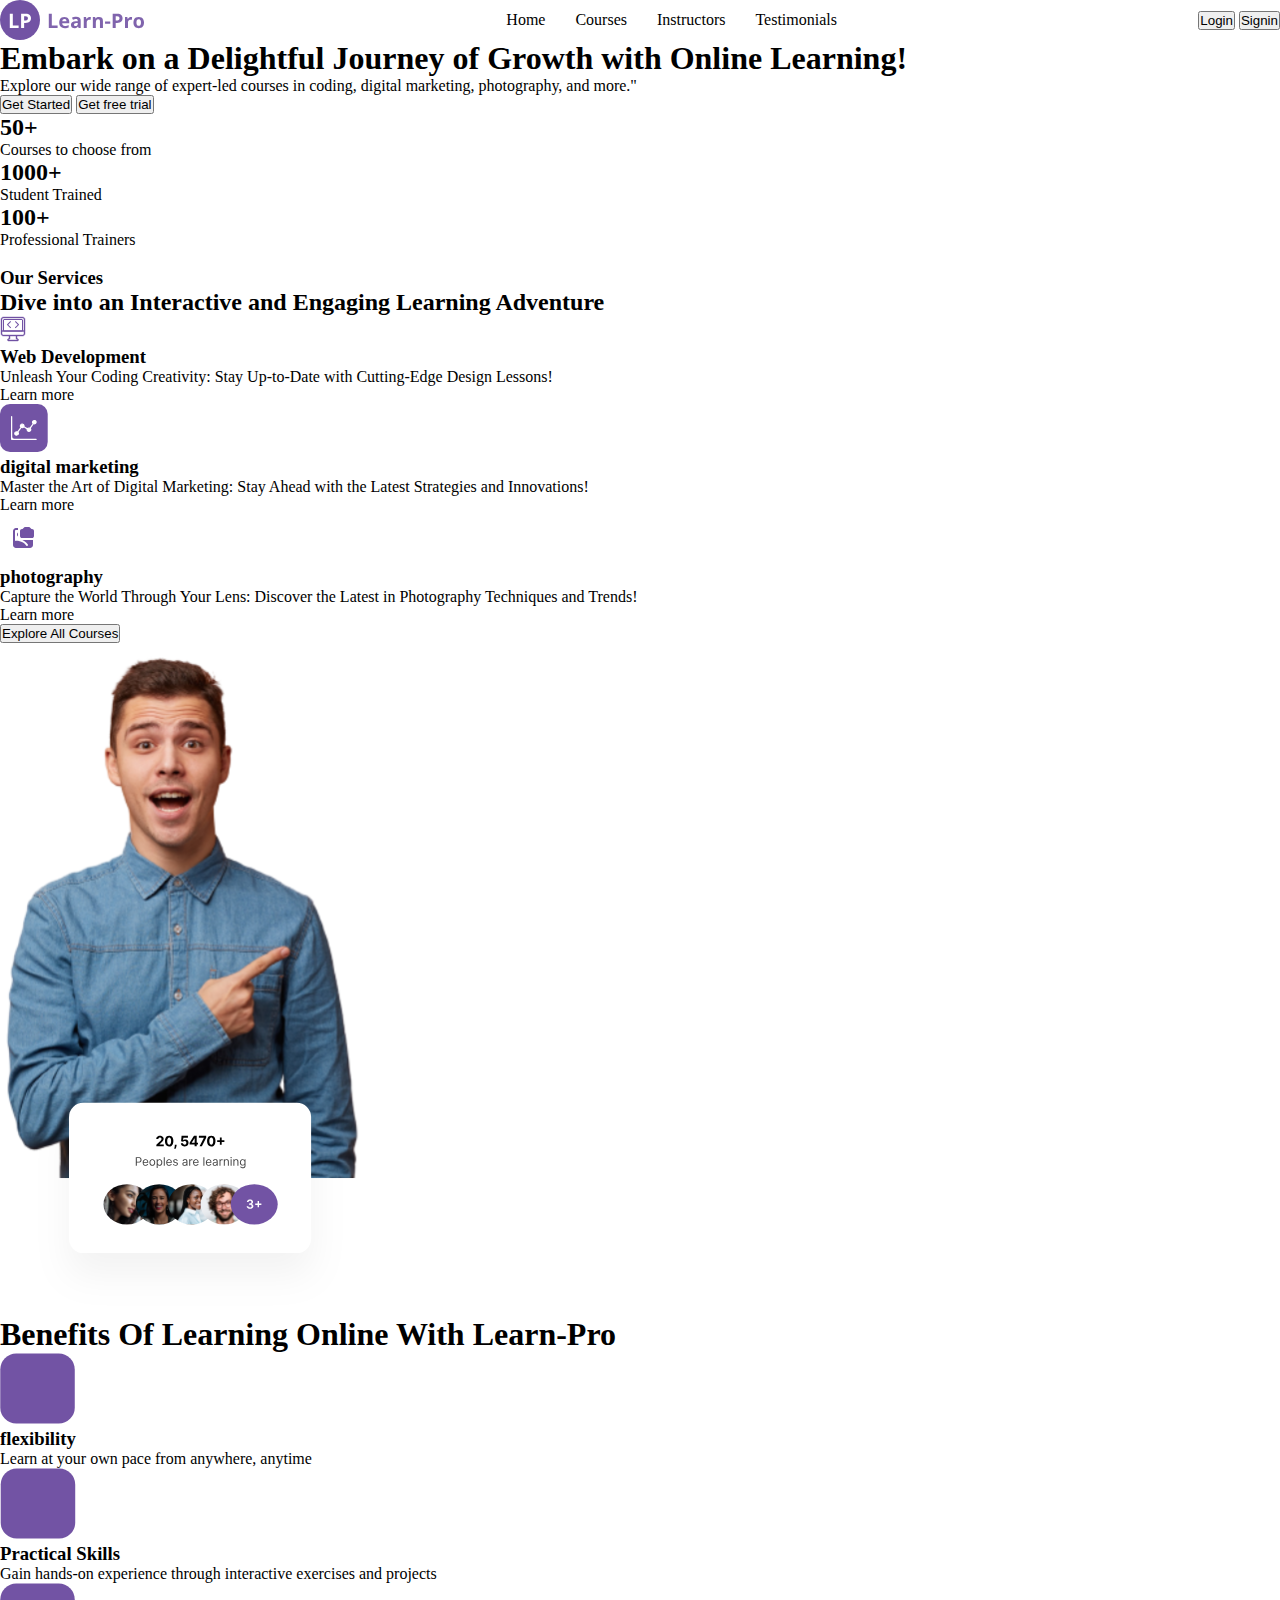
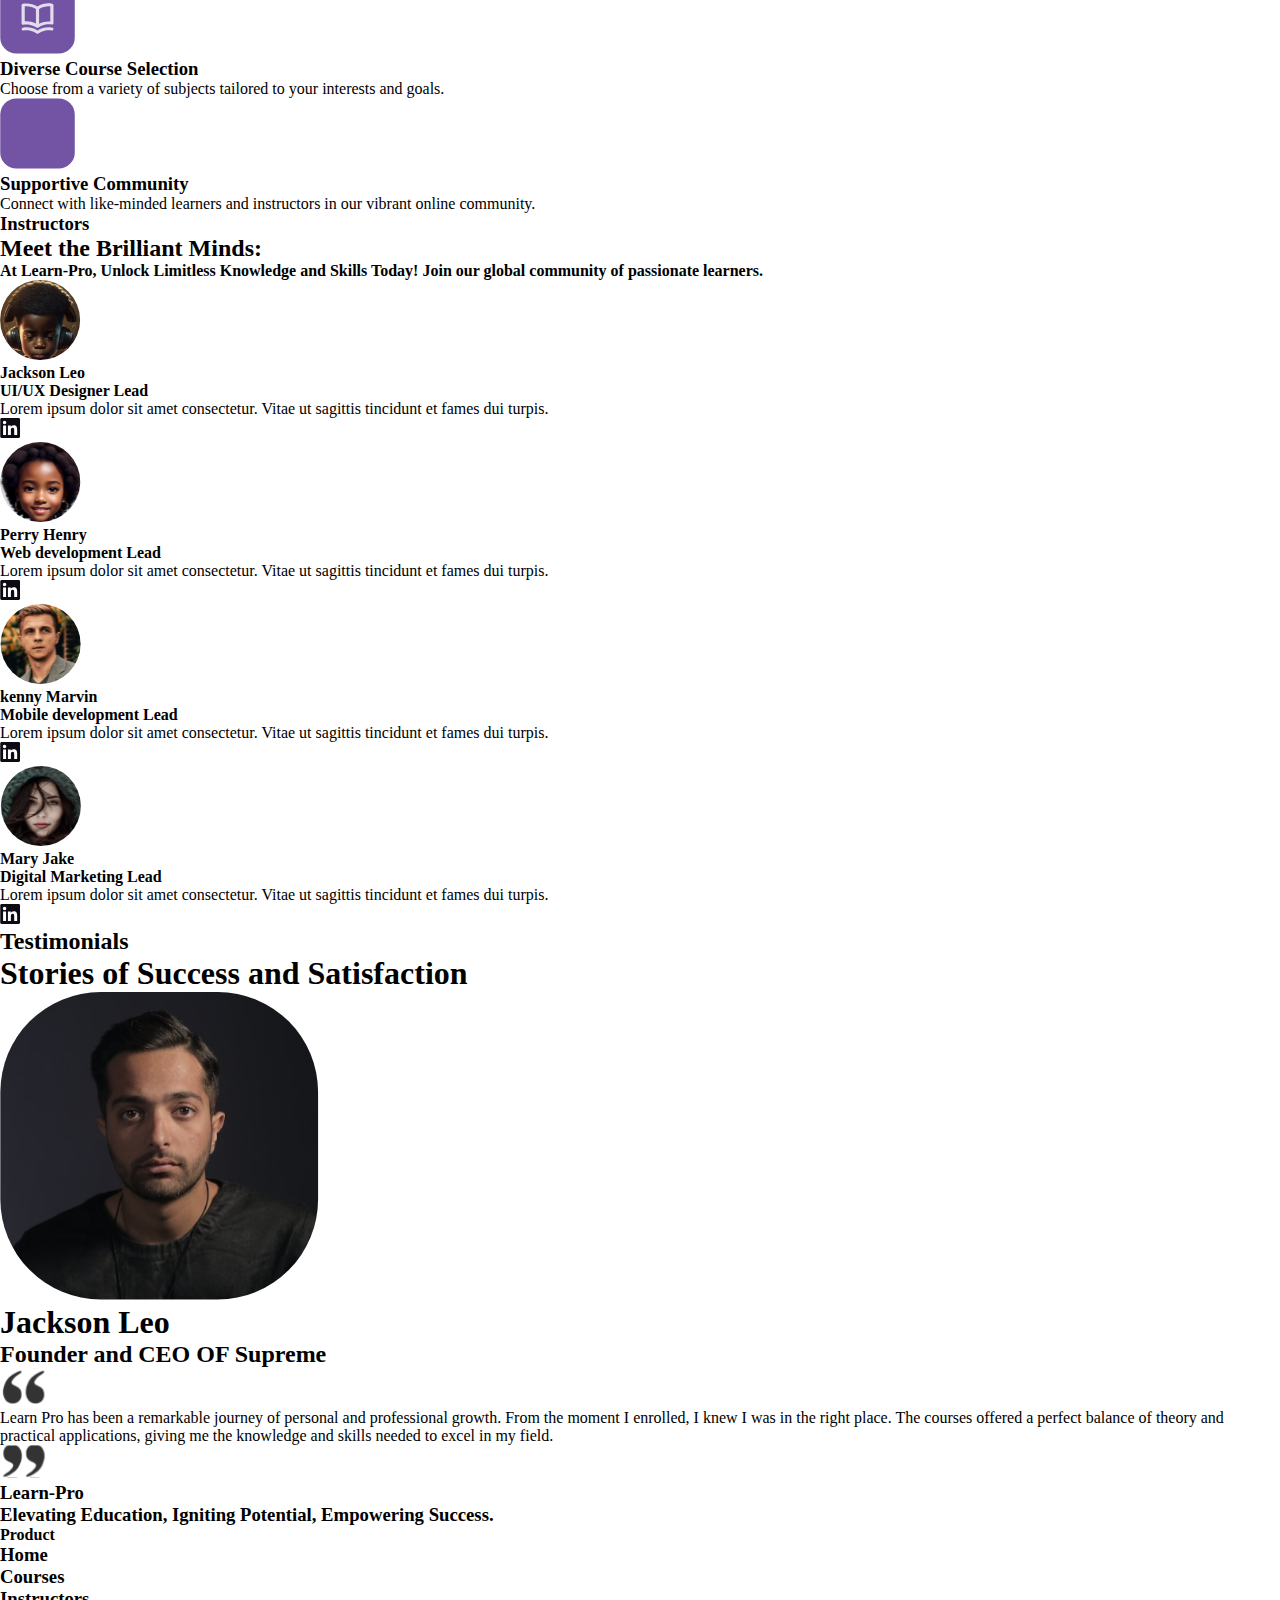
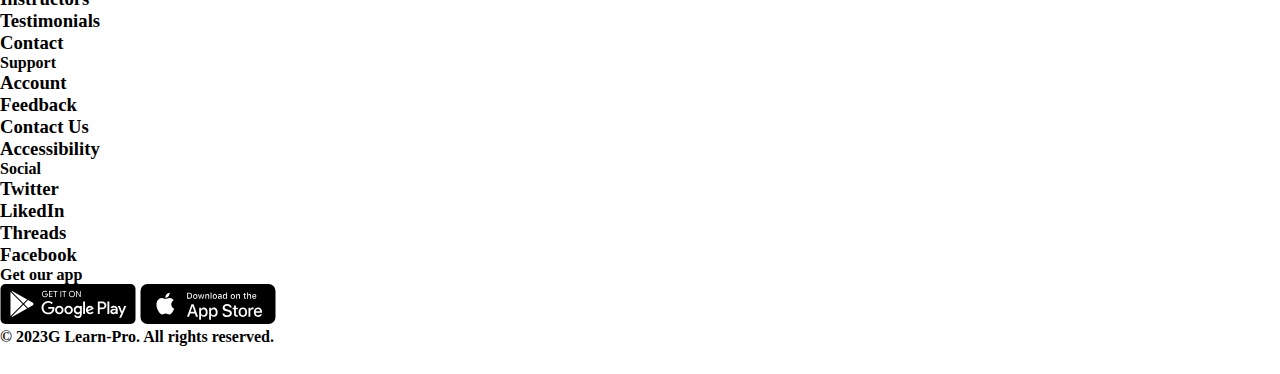
==== index.html @ 757b305a "first commit" ====
<!DOCTYPE html>
<html lang="en">
  <head>
    <meta charset="UTF-8" />
    <meta name="viewport" content="width=device-width, initial-scale=1.0" />
    <title>Document</title>
    <link rel="stylesheet" href="style.css">
  </head>
  <body>
    <div class="container">
      <!-- <nav section> -->
      <nav>
        <img src="./images/logo.svg" alt="" />
        <ul>
          <li>Home</li>
          <li>Courses</li>
          <li>Instructors</li>
          <li>Testimonials</li>
        </ul>
        <div class="button">

            <button>Login</button>
            <button>Signin</button>
        </div>
      </nav>
      <!-- <first section> -->

      <div class="first">
        <div class="left">
            <h1>Embark on a Delightful Journey of Growth with Online Learning!</h1>
            <p>
              Explore our wide range of expert-led courses in coding, digital
              marketing, photography, and more."
            </p>
            <button>Get Started</button>
            <button>Get free trial</button>
            <div class="numbers">
              <div class="fifty">
                <h2>50+</h2>
                <p>Courses to choose from</p>
              </div>
              <div class="thousand">
                <h2>1000+</h2>
                <p>Student Trained</p>
              </div>
              <div class="hundred">
                <h2>100+</h2>
                <p>Professional Trainers</p>
              </div>
            </div> 
            <!-- <end of left> -->
        </div>
        <div class="right">
            <div class="circle"></div>
          <img src="./images/happy-young-woman-holding-laptop-gray-wall-transformed 2.svg" alt="" />
        </div>
      </div>

   

    <!-- <second section> -->
    <div class="second">
      <div class="text">
        <h3>Our Services</h3>
        <h2>Dive into an Interactive and Engaging Learning Adventure</h2>
      </div>
      <div class="flex">
        <div class="box-1">
          <div class="icon">
            <img src="./images/Iconweb.svg" alt="" />
            <h3>Web Development</h3>
          </div>
          <div class="box">
            <p>
              Unleash Your Coding Creativity: Stay Up-to-Date with Cutting-Edge
              Design Lessons!
            </p>
            <p>Learn more</p>
          </div>
        </div>
        <div class="box-2">
          <div class="icon2">
            <img src="./images/icondigital.svg" alt="" />
            <h3>digital marketing</h3>
          </div>
          <div class="box2">
            <p>
              Master the Art of Digital Marketing: Stay Ahead with the Latest
              Strategies and Innovations!
            </p>
            <p>Learn more</p>
          </div>
        </div>
        <div class="box-3">
          <div class="icon3">
            <img src="./images/iconphotography.svg" alt="" />
            <h3>photography</h3>
          </div>
          <div class="box3">
            <p>
              Capture the World Through Your Lens: Discover the Latest in
              Photography Techniques and Trends!
            </p>
            <p>Learn more</p>
          </div>
        </div>
      
      <button>Explore All Courses</button>
      <!-- <end></end> -->
    </div>

    <!-- <Third section> -->

    <div class="third">
      <div class="third-right">
        <img src="./images/second picture.svg" alt="" />
      </div>
      <div class="third-left">
        <div class="benefit">
          <h1>Benefits Of Learning Online With Learn-Pro</h1>
        </div>

        <!-- <flexibility & practical> -->

        <div class="boxes1">
          <div class="flexibilty">
            <img src="./images/flexibility.svg" alt="" />
            <h3>flexibility</h3>
            <p>Learn at your own pace from anywhere, anytime</p>
          </div>
          <div class="practical">
            <img src="./images/practicability.svg" alt="" />
            <h3>Practical Skills</h3>
            <p>
              Gain hands-on experience through interactive exercises and
              projects
            </p>
          </div>
        </div>

        <!-- <Diverse & Supportive> -->
        <div class="boxes2">
          <div class="diverse">
            <img src="./images/diverse.svg" alt="" />
            <h3>Diverse Course Selection</h3>
            <p>
              Choose from a variety of subjects tailored to your interests and
              goals.
            </p>
          </div>
          <div class="supportive">
            <img src="./images/supportive.svg" alt="" />
            <h3>Supportive Community</h3>
            <p>
              Connect with like-minded learners and instructors in our vibrant
              online community.
            </p>
          </div>
        </div>
      </div>

      <!-- <Fourth section> -->
      <div class="fourth">
        <h3>Instructors</h3>
        <h2>Meet the Brilliant Minds:</h2>
        <h4>
          At Learn-Pro, Unlock Limitless Knowledge and Skills Today! Join our
          global community of passionate learners.
        </h4>
        <div class="flex-4th">
          <div class="flex-41th">
            <img src="./images/Avatar-1.svg" alt="" />
            <h4>Jackson Leo</h4>
            <h4>UI/UX Designer Lead</h4>
            <p>
              Lorem ipsum dolor sit amet consectetur. Vitae ut sagittis
              tincidunt et fames dui turpis.
            </p>
            <img src="./images/linkedin.svg" alt="" />
          </div>
          <div class="flex-41th">
            <img src="./images/Avatar-2.svg" alt="" />
            <h4>Perry Henry</h4>
            <h4>Web development Lead</h4>
            <p>
              Lorem ipsum dolor sit amet consectetur. Vitae ut sagittis
              tincidunt et fames dui turpis.
            </p>
            <img src="./images/linkedin.svg" alt="" />
          </div>
          <div class="flex-41th">
            <img src="./images/Avatar-3.svg" alt="" />
            <h4>kenny Marvin</h4>
            <h4>Mobile development Lead</h4>
            <p>
              Lorem ipsum dolor sit amet consectetur. Vitae ut sagittis
              tincidunt et fames dui turpis.
            </p>
            <img src="./images/linkedin.svg" alt="" />
          </div>
          <div class="flex-41th">
            <img src="./images/Avatar-4.svg" alt="" />
            <h4>Mary Jake</h4>
            <h4>Digital Marketing Lead</h4>
            <p>
              Lorem ipsum dolor sit amet consectetur. Vitae ut sagittis
              tincidunt et fames dui turpis.
            </p>
            <img src="./images/linkedin.svg" alt="" />
          </div>
        </div>
      </div>
      <!-- <the fifth> -->
      <div class="fifth">
        <div class="up">
          <h2>Testimonials</h2>
          <h1>Stories of Success and Satisfaction</h1>
        </div>
        <div class="down">
          <div class="down-image">
            <img src="./images/Last man picture.svg" alt="" />
            <h1>Jackson Leo</h1>
            <h2>Founder and CEO OF Supreme</h2>
          </div>
          <div class="down-text">
            <img src="./images/first comma.svg" alt="" />
            <p>
              Learn Pro has been a remarkable journey of personal and
              professional growth. From the moment I enrolled, I knew I was in
              the right place. The courses offered a perfect balance of theory
              and practical applications, giving me the knowledge and skills
              needed to excel in my field.
            </p>
            <img src="./images/pngwing 2.svg" alt="" />
          </div>
        </div>
      </div>
      <!-- <footer> -->
      <footer>
        <div class="upper">
          <div class="diva">
            <h3>Learn-Pro</h3>
            <h3>
              Elevating Education, Igniting Potential, Empowering Success.
            </h3>
          </div>
          <div class="divb">
            <h4>Product</h4>
            <h3>Home</h3>
            <h3>Courses</h3>
            <h3>Instructors</h3>
            <h3>Testimonials</h3>
            <h3>Contact</h3>
          </div>
          <div class="divc">
            <h4>Support</h4>
            <h3>Account</h3>
            <h3>Feedback</h3>
            <h3>Contact Us</h3>
            <h3>Accessibility</h3>
          </div>
          <div class="divd">
            <h4>Social</h4>
            <h3>Twitter</h3>
            <h3>LikedIn</h3>
            <h3>Threads</h3>
            <h3>Facebook</h3>
          </div>
          <div class="dive">
            <h4>Get our app</h4>
            <img src="./images/Google Play outline badge.svg" alt="" />
            <img src="./images/App Store outline badge.svg" alt="" />
          </div>
        </div>
        <div class="lower">
          <h4>&copy; 2023G Learn-Pro. All rights reserved.</h4>
          <img src="./images/Social icons.svg" alt="" />
        </div>
      </footer>
      <!-- <the end> -->
    </div>
  </body>
</html>
---- style.css ----
nav {
  display: flex;
  align-items: center;
  justify-content: space-between;
}
nav ul {
  display: flex;
  list-style-type: none;
  justify-content: center;
}
nav ul li {
  margin: 0 15px;
}
* {
  box-sizing: border-box;
  margin: 0px;
  padding: 0px;
}
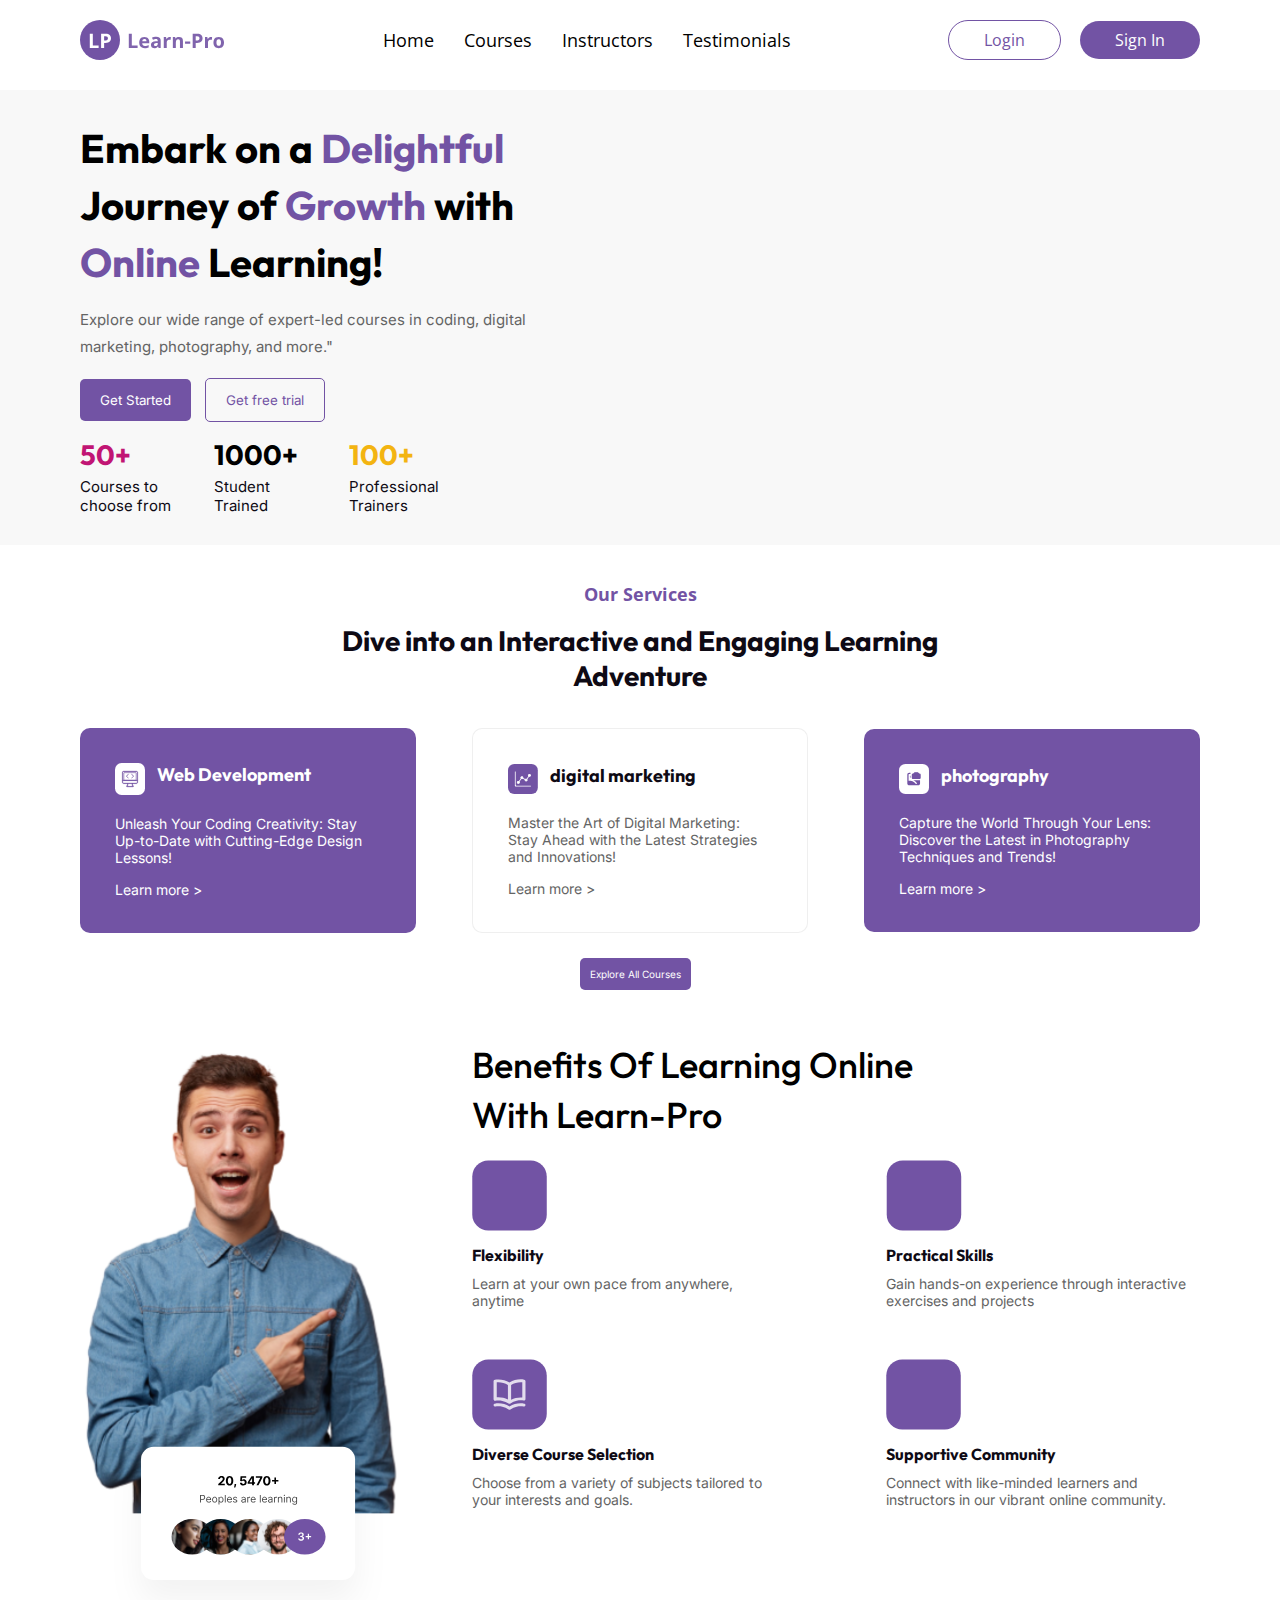
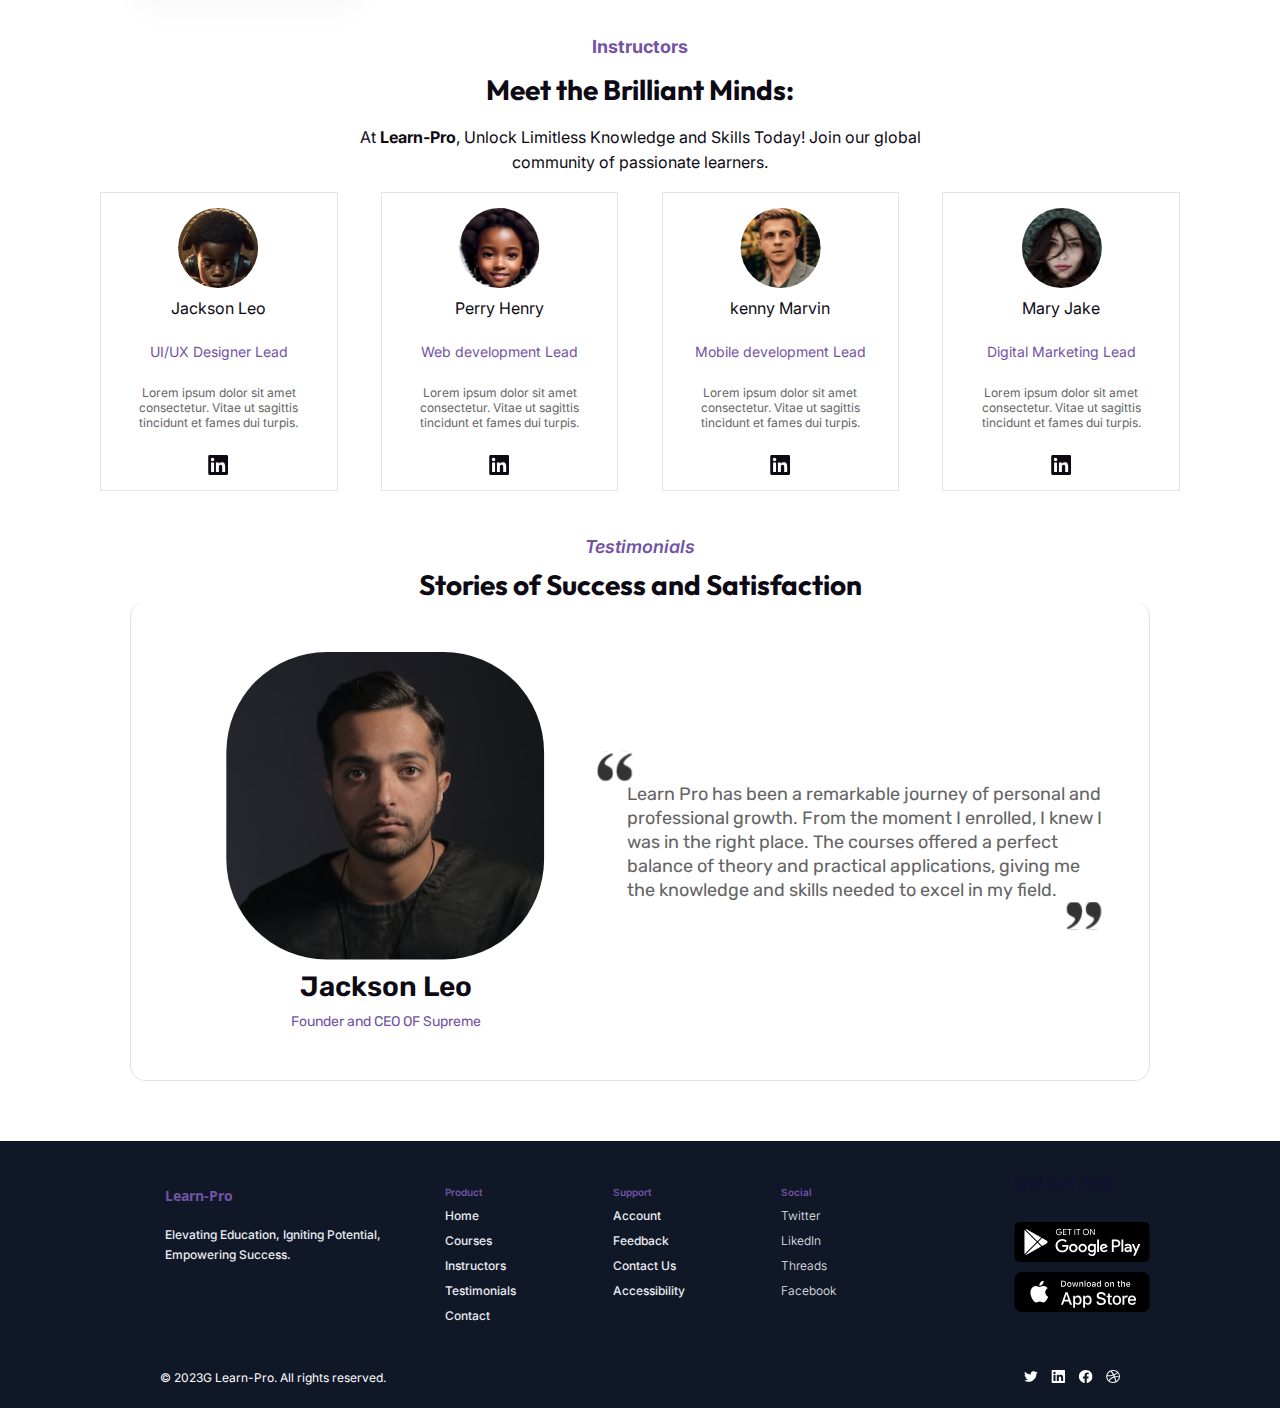
==== commit dc5905bf: "first commit" ====
--- a/index.html
+++ b/index.html
@@ -4,91 +4,91 @@
     <meta charset="UTF-8" />
     <meta name="viewport" content="width=device-width, initial-scale=1.0" />
     <title>Document</title>
-    <link rel="stylesheet" href="style.css">
+    <link
+      href="https://fonts.googleapis.com/css2?family=Inter:ital,opsz,wght@0,14..32,100..900;1,14..32,100..900&family=Open+Sans:ital,wght@0,300..800;1,300..800&family=Outfit:wght@100..900&family=Rubik:ital,wght@0,300..900;1,300..900&display=swap"
+      rel="stylesheet"
+    />
+    <link rel="stylesheet" href="style.css" />
   </head>
   <body>
-    <div class="container">
-      <!-- <nav section> -->
-      <nav>
-        <img src="./images/logo.svg" alt="" />
-        <ul>
-          <li>Home</li>
-          <li>Courses</li>
-          <li>Instructors</li>
-          <li>Testimonials</li>
-        </ul>
-        <div class="button">
-
-            <button>Login</button>
-            <button>Signin</button>
-        </div>
-      </nav>
-      <!-- <first section> -->
-
-      <div class="first">
-        <div class="left">
-            <h1>Embark on a Delightful Journey of Growth with Online Learning!</h1>
-            <p>
-              Explore our wide range of expert-led courses in coding, digital
-              marketing, photography, and more."
-            </p>
-            <button>Get Started</button>
-            <button>Get free trial</button>
-            <div class="numbers">
-              <div class="fifty">
-                <h2>50+</h2>
-                <p>Courses to choose from</p>
-              </div>
-              <div class="thousand">
-                <h2>1000+</h2>
-                <p>Student Trained</p>
-              </div>
-              <div class="hundred">
-                <h2>100+</h2>
-                <p>Professional Trainers</p>
-              </div>
-            </div> 
-            <!-- <end of left> -->
-        </div>
-        <div class="right">
-            <div class="circle"></div>
-          <img src="./images/happy-young-woman-holding-laptop-gray-wall-transformed 2.svg" alt="" />
-        </div>
-      </div>
-
-   
-
-    <!-- <second section> -->
+    <nav>
+      <img src="./images/logo.svg" alt="" />
+      <ul>
+        <li>Home</li>
+        <li>Courses</li>
+        <li>Instructors</li>
+        <li>Testimonials</li>
+      </ul>
+      <div class="button">
+        <button class="login">Login</button>
+        <button class="signin">Sign In</button>
+      </div>
+    </nav>
+
+    <div class="first">
+      <div class="left">
+        <h1>
+          Embark on a <span class="purple">Delightful</span> Journey of
+          <span class="purple">Growth</span> with
+          <span class="purple">Online</span> Learning!
+        </h1>
+        <p>
+          Explore our wide range of expert-led courses in coding, digital
+          marketing, photography, and more."
+        </p>
+        <button class="but">Get Started</button>
+        <button class="ton">Get free trial</button>
+        <div class="numbers">
+          <div class="fifty">
+            <h2>50+</h2>
+            <p>Courses to choose from</p>
+          </div>
+          <div class="thousand">
+            <h2>1000+</h2>
+            <p>Student Trained</p>
+          </div>
+          <div class="hundred">
+            <h2>100+</h2>
+            <p>Professional Trainers</p>
+          </div>
+        </div>
+        </div>
+    <div class="right">
+          <img src="./images/ladk.svg" alt="" />
+        </div>
+      </div>
+    </div>
+
     <div class="second">
       <div class="text">
         <h3>Our Services</h3>
-        <h2>Dive into an Interactive and Engaging Learning Adventure</h2>
+        <h2>Dive into an Interactive and Engaging Learning <br>Adventure</h2>
       </div>
       <div class="flex">
         <div class="box-1">
           <div class="icon">
-            <img src="./images/Iconweb.svg" alt="" />
+            <img src="./images/Frame 391.svg" alt="" />
             <h3>Web Development</h3>
           </div>
-          <div class="box">
+          <div class="parr">
             <p>
               Unleash Your Coding Creativity: Stay Up-to-Date with Cutting-Edge
               Design Lessons!
             </p>
-            <p>Learn more</p>
+            <p class="learn">Learn more ></p>
           </div>
         </div>
         <div class="box-2">
           <div class="icon2">
-            <img src="./images/icondigital.svg" alt="" />
+            <img src="./images/Frame 392.svg" alt="" />
             <h3>digital marketing</h3>
           </div>
-          <div class="box2">
+          <div class="parr">
             <p>
               Master the Art of Digital Marketing: Stay Ahead with the Latest
               Strategies and Innovations!
             </p>
-            <p>Learn more</p>
+            <p class="learn2">Learn more ></p>
           </div>
         </div>
         <div class="box-3">
@@ -96,36 +96,34 @@
             <img src="./images/iconphotography.svg" alt="" />
             <h3>photography</h3>
           </div>
-          <div class="box3">
+          <div class="parr">
             <p>
               Capture the World Through Your Lens: Discover the Latest in
               Photography Techniques and Trends!
             </p>
-            <p>Learn more</p>
-          </div>
-        </div>
-      
-      <button>Explore All Courses</button>
-      <!-- <end></end> -->
+            <p class="learn3">Learn more ></p>
+          </div>
+        </div>
+      </div>
+      <div class="button1">
+        <button>Explore All Courses</button>
+      </div>
     </div>
 
     <!-- <Third section> -->
 
     <div class="third">
+      <div class="third-left">
+        <img src="./images/second picture.svg" alt="" />
+      </div>
       <div class="third-right">
-        <img src="./images/second picture.svg" alt="" />
-      </div>
-      <div class="third-left">
         <div class="benefit">
-          <h1>Benefits Of Learning Online With Learn-Pro</h1>
-        </div>
-
-        <!-- <flexibility & practical> -->
-
+          <h1>Benefits Of Learning Online <br>With Learn-Pro</h1>
+        </div>
         <div class="boxes1">
-          <div class="flexibilty">
+          <div class="flexibility boxes">
             <img src="./images/flexibility.svg" alt="" />
-            <h3>flexibility</h3>
+            <h3>Flexibility</h3>
             <p>Learn at your own pace from anywhere, anytime</p>
           </div>
           <div class="practical">
@@ -137,8 +135,6 @@
             </p>
           </div>
         </div>
-
-        <!-- <Diverse & Supportive> -->
         <div class="boxes2">
           <div class="diverse">
             <img src="./images/diverse.svg" alt="" />
@@ -158,126 +154,122 @@
           </div>
         </div>
       </div>
-
-      <!-- <Fourth section> -->
-      <div class="fourth">
-        <h3>Instructors</h3>
-        <h2>Meet the Brilliant Minds:</h2>
-        <h4>
-          At Learn-Pro, Unlock Limitless Knowledge and Skills Today! Join our
-          global community of passionate learners.
-        </h4>
-        <div class="flex-4th">
-          <div class="flex-41th">
-            <img src="./images/Avatar-1.svg" alt="" />
-            <h4>Jackson Leo</h4>
-            <h4>UI/UX Designer Lead</h4>
-            <p>
-              Lorem ipsum dolor sit amet consectetur. Vitae ut sagittis
-              tincidunt et fames dui turpis.
-            </p>
-            <img src="./images/linkedin.svg" alt="" />
-          </div>
-          <div class="flex-41th">
-            <img src="./images/Avatar-2.svg" alt="" />
-            <h4>Perry Henry</h4>
-            <h4>Web development Lead</h4>
-            <p>
-              Lorem ipsum dolor sit amet consectetur. Vitae ut sagittis
-              tincidunt et fames dui turpis.
-            </p>
-            <img src="./images/linkedin.svg" alt="" />
-          </div>
-          <div class="flex-41th">
-            <img src="./images/Avatar-3.svg" alt="" />
-            <h4>kenny Marvin</h4>
-            <h4>Mobile development Lead</h4>
-            <p>
-              Lorem ipsum dolor sit amet consectetur. Vitae ut sagittis
-              tincidunt et fames dui turpis.
-            </p>
-            <img src="./images/linkedin.svg" alt="" />
-          </div>
-          <div class="flex-41th">
-            <img src="./images/Avatar-4.svg" alt="" />
-            <h4>Mary Jake</h4>
-            <h4>Digital Marketing Lead</h4>
-            <p>
-              Lorem ipsum dolor sit amet consectetur. Vitae ut sagittis
-              tincidunt et fames dui turpis.
-            </p>
-            <img src="./images/linkedin.svg" alt="" />
-          </div>
-        </div>
-      </div>
-      <!-- <the fifth> -->
-      <div class="fifth">
-        <div class="up">
-          <h2>Testimonials</h2>
-          <h1>Stories of Success and Satisfaction</h1>
-        </div>
-        <div class="down">
-          <div class="down-image">
-            <img src="./images/Last man picture.svg" alt="" />
-            <h1>Jackson Leo</h1>
-            <h2>Founder and CEO OF Supreme</h2>
-          </div>
-          <div class="down-text">
-            <img src="./images/first comma.svg" alt="" />
-            <p>
-              Learn Pro has been a remarkable journey of personal and
-              professional growth. From the moment I enrolled, I knew I was in
-              the right place. The courses offered a perfect balance of theory
-              and practical applications, giving me the knowledge and skills
-              needed to excel in my field.
-            </p>
-            <img src="./images/pngwing 2.svg" alt="" />
-          </div>
-        </div>
-      </div>
-      <!-- <footer> -->
-      <footer>
-        <div class="upper">
-          <div class="diva">
-            <h3>Learn-Pro</h3>
-            <h3>
-              Elevating Education, Igniting Potential, Empowering Success.
-            </h3>
-          </div>
-          <div class="divb">
-            <h4>Product</h4>
-            <h3>Home</h3>
-            <h3>Courses</h3>
-            <h3>Instructors</h3>
-            <h3>Testimonials</h3>
-            <h3>Contact</h3>
-          </div>
-          <div class="divc">
-            <h4>Support</h4>
-            <h3>Account</h3>
-            <h3>Feedback</h3>
-            <h3>Contact Us</h3>
-            <h3>Accessibility</h3>
-          </div>
-          <div class="divd">
-            <h4>Social</h4>
-            <h3>Twitter</h3>
-            <h3>LikedIn</h3>
-            <h3>Threads</h3>
-            <h3>Facebook</h3>
-          </div>
-          <div class="dive">
-            <h4>Get our app</h4>
-            <img src="./images/Google Play outline badge.svg" alt="" />
-            <img src="./images/App Store outline badge.svg" alt="" />
-          </div>
-        </div>
-        <div class="lower">
-          <h4>&copy; 2023G Learn-Pro. All rights reserved.</h4>
-          <img src="./images/Social icons.svg" alt="" />
-        </div>
-      </footer>
-      <!-- <the end> -->
-    </div>
+    </div>
+    <div class="fourth">
+      <h3>Instructors</h3>
+      <h2>Meet the Brilliant Minds:</h2>
+      <h4>
+        At <span class="pro">Learn-Pro</span>, Unlock Limitless Knowledge and
+        Skills Today! Join our global <br>community of passionate learners.
+      </h4>
+      <div class="flex-4th">
+        <div class="flex-41th">
+          <img src="./images/Avatar-1.svg" alt="" />
+          <h4>Jackson Leo</h4>
+          <h4 class="cool">UI/UX Designer Lead</h4>
+          <p>
+            Lorem ipsum dolor sit amet consectetur. Vitae ut sagittis tincidunt
+            et fames dui turpis.
+          </p>
+          <img src="./images/linkedin.svg" alt="" class="cooll" />
+        </div>
+        <div class="flex-41th">
+          <img src="./images/Avatar-2.svg" alt="" />
+          <h4>Perry Henry</h4>
+          <h4 class="cool">Web development Lead</h4>
+          <p>
+            Lorem ipsum dolor sit amet consectetur. Vitae ut sagittis tincidunt
+            et fames dui turpis.
+          </p>
+          <img src="./images/linkedin.svg" alt="" class="cooll" />
+        </div>
+        <div class="flex-41th">
+          <img src="./images/Avatar-3.svg" alt="" />
+          <h4>kenny Marvin</h4>
+          <h4 class="cool">Mobile development Lead</h4>
+          <p>
+            Lorem ipsum dolor sit amet consectetur. Vitae ut sagittis tincidunt
+            et fames dui turpis.
+          </p>
+          <img src="./images/linkedin.svg" alt="" class="cooll" />
+        </div>
+        <div class="flex-41th">
+          <img src="./images/Avatar-4.svg" alt="" />
+          <h4>Mary Jake</h4>
+          <h4 class="cool">Digital Marketing Lead</h4>
+          <p>
+            Lorem ipsum dolor sit amet consectetur. Vitae ut sagittis tincidunt
+            et fames dui turpis.
+          </p>
+          <img src="./images/linkedin.svg" alt="" class="cooll" />
+        </div>
+      </div>
+    </div>
+
+    <div class="fifth">
+      <div class="up">
+        <h2><em>Testimonials</em></h2>
+        <h1>Stories of Success and Satisfaction</h1>
+      </div>
+      <div class="down">
+        <div class="down-image">
+          <img src="./images/Last man picture.svg" alt="" />
+          <h1>Jackson Leo</h1>
+          <h2>Founder and CEO OF Supreme</h2>
+        </div>
+        <div class="down-text">
+          <img src="./images/first comma.svg" alt="" />
+          <p>
+            Learn Pro has been a remarkable journey of personal and professional
+            growth. From the moment I enrolled, I knew I was in the right place.
+            The courses offered a perfect balance of theory and practical
+            applications, giving me the knowledge and skills needed to excel in
+            my field.
+          </p>
+          <img src="./images/pngwing 2.svg" alt="" class="call" />
+        </div>
+      </div>
+    </div>
+
+    <footer>
+      <div class="upper">
+        <div class="diva">
+          <p class="proo">Learn-Pro</p>
+          <h3>Elevating Education, Igniting Potential, Empowering Success.</h3>
+        </div>
+        <div class="divb">
+          <p>Product</p>
+          <h3>Home</h3>
+          <h3>Courses</h3>
+          <h3>Instructors</h3>
+          <h3>Testimonials</h3>
+          <h3>Contact</h3>
+        </div>
+        <div class="divc">
+          <p>Support</p>
+          <h3>Account</h3>
+          <h3>Feedback</h3>
+          <h3>Contact Us</h3>
+          <h3>Accessibility</h3>
+        </div>
+        <div class="divd">
+          <p>Social</p>
+          <h3>Twitter</h3>
+          <h3>LikedIn</h3>
+          <h3>Threads</h3>
+          <h3>Facebook</h3>
+        </div>
+        <div class="dive">
+          <h4>Get our app</h4>
+          <img src="./images/Google Play outline badge.svg" alt="" />
+          <img src="./images/App Store outline badge.svg" alt="" />
+        </div>
+      </div>
+      <div class="lower">
+        <h4>&copy; 2023G Learn-Pro. All rights reserved.</h4>
+        <img src="./images/Social icons.svg" alt="" />
+      </div>
+    </footer>
+    <script src="text.js"></script>
   </body>
 </html>
--- a/style.css
+++ b/style.css
@@ -1,7 +1,29 @@
+:root {
+  --font1-: "Open Sans", sans-serif;
+  --font2-: "Outfit", sans-serif;
+  --font3-: "Inter", sans-serif;
+  --font4-: "Rubik", sans-serif;
+  --color1-: #7253a4;
+  --color2-: #ffffff;
+  --color3-: #c11574;
+  --color4-: #f3b411;
+  --color5-: #0e0a14;
+  --color6-: #eaecf0;
+  --color7-: #f8f8f8;
+  --color8-: #646464;
+}
+/* body {
+  padding-left: 100px;
+  padding-right: 100px;
+} */
 nav {
   display: flex;
   align-items: center;
   justify-content: space-between;
+  padding-top: 20px;
+  padding-bottom: 30px;
+  padding-left: 80px;
+  padding-right: 80px;
 }
 nav ul {
   display: flex;
@@ -10,9 +32,725 @@
 }
 nav ul li {
   margin: 0 15px;
+  font-family: var(--font1-);
+  font-weight: 700px;
+  font-size: 18px;
 }
 * {
   box-sizing: border-box;
   margin: 0px;
   padding: 0px;
-}
+  transition: all 0.3s ease-in-out;
+}
+.button > button {
+  padding: 8px 35px;
+  border-radius: 25px;
+}
+.login {
+  background-color: transparent;
+  border: 1px solid var(--color1-);
+  color: var(--color1-);
+  margin-right: 15px;
+  font-family: var(--font1-);
+  font-weight: 700px;
+  font-size: 16px;
+}
+.signin {
+  background-color: var(--color1-);
+  color: var(--color2-);
+  border: none;
+  font-family: var(--font1-);
+  font-weight: 700px;
+  font-size: 16px;
+}
+.first {
+  background-color: var(--color7-);
+
+  display: flex;
+  justify-content: space-between;
+  align-items: center;
+  flex-wrap: wrap;
+  padding-left: 80px;
+  padding-right: 80px;
+  padding-bottom: 30px;
+  padding-top: 30px;
+}
+
+.right img {
+  width: 100%;
+}
+.left {
+  flex-basis: 40%;
+}
+.left > h1 {
+  font-family: var(--font2-);
+  font-weight: 700;
+  font-size: 40px;
+  line-height: 57px;
+}
+.left > p {
+  color: var(--color8-);
+  font-family: var(--font3-);
+  font-size: 15px;
+  font-weight: 400px;
+  line-height: 27px;
+  padding-top: 15px;
+}
+.purple {
+  color: #7253a4;
+}
+.left button {
+  padding: 13px 20px;
+  margin-top: 18px;
+  border-radius: 5px;
+}
+.but {
+  background-color: var(--color1-);
+  border: none;
+  font-family: var(--font3-);
+  font-weight: 600px;
+  color: var(--color2-);
+}
+.ton {
+  background-color: transparent;
+  border: 1px solid var(--color1-);
+  font-family: var(--font3-);
+  font-weight: 600px;
+  color: var(--color1-);
+  margin-left: 10px;
+}
+.numbers {
+  display: flex;
+  margin-top: 15px;
+  flex-wrap: wrap;
+  justify-content: flex-start;
+}
+.fifty {
+  flex-basis: 30%;
+  padding-right: 30px;
+}
+.fifty h2 {
+  font-family: var(--font2-);
+  font-weight: 700px;
+  font-size: 28px;
+  color: var(--color3-);
+  margin-bottom: 5px;
+}
+.fifty p {
+  font-family: var(--font3-);
+  font-weight: 600px;
+  font-size: 15px;
+  color: var(--color5-);
+}
+
+.thousand {
+  flex-basis: 30%;
+  padding-right: 35px;
+}
+.thousand h2 {
+  font-family: var(--font2-);
+  font-weight: 700px;
+  font-size: 28px;
+  margin-bottom: 5px;
+}
+.thousand p {
+  font-family: var(--font3-);
+  font-weight: 600px;
+  font-size: 15px;
+  color: var(--color5-);
+}
+.hundred {
+  flex-basis: 30%;
+  padding-right: 30px;
+}
+.hundred h2 {
+  font-family: var(--font2-);
+  font-weight: 700px;
+  font-size: 28px;
+  color: var(--color4-);
+  margin-bottom: 5px;
+}
+.hundred p {
+  font-family: var(--font3-);
+  font-weight: 600px;
+  font-size: 15px;
+  color: var(--color5-);
+}
+.right {
+  flex-basis: 40%;
+}
+
+.second {
+  padding-left: 80px;
+  padding-right: 80px;
+  padding-top: 40px;
+}
+
+.text {
+  display: flex;
+  flex-direction: column;
+  justify-content: center;
+  align-items: center;
+}
+.text > h3 {
+  font-family: var(--font1-);
+  color: var(--color1-);
+  font-weight: 600px;
+  font-size: 18px;
+  line-height: 18px;
+  text-align: center;
+}
+.text > h2 {
+  font-family: var(--font2-);
+  color: var(--color5-);
+  text-align: center;
+  font-weight: 500px;
+  font-size: 28px;
+  line-height: 35px;
+  margin-top: 20px;
+}
+.flex {
+  display: flex;
+  justify-content: space-between;
+  align-items: center;
+  flex-wrap: wrap;
+  margin-top: 35px;
+}
+.box-1 {
+  display: flex;
+  flex-direction: column;
+  /* justify-content: flex-start; */
+  flex-wrap: wrap;
+  align-items: center;
+  flex-basis: 30%;
+  gap: 10px;
+  padding: 35px 35px 35px 35px;
+  background-color: var(--color1-);
+  border-radius: 10px;
+}
+.icon {
+  display: flex;
+  justify-content: space-between;
+  align-self: flex-start;
+  padding-bottom: 10px;
+  gap: 12px;
+}
+.icon img {
+  width: 30px;
+}
+.icon2 img {
+  width: 30px;
+}
+.icon3 img {
+  width: 30px;
+  align-self: flex-start;
+}
+.parr {
+  display: flex;
+  flex-direction: column;
+  flex-wrap: wrap;
+  align-items: flex-start;
+  gap: 15px;
+}
+.icon > h3 {
+  font-family: var(--font2-);
+  color: var(--color2-);
+  font-weight: 700px;
+  font-size: 18px;
+}
+.box-1 p {
+  font-family: var(--font3-);
+  color: var(--color2-);
+  font-weight: 400px;
+  font-size: 14px;
+}
+
+.box-2 {
+  display: flex;
+  flex-direction: column;
+  justify-content: center;
+  align-items: center;
+  flex-basis: 30%;
+  gap: 10px;
+  padding: 35px 35px 35px 35px;
+  background-color: var(--color2-);
+  border-radius: 10px;
+  border: 1px solid #d8d8d866;
+  box-shadow: #000000;
+}
+.icon2 {
+  display: flex;
+  justify-content: space-between;
+  align-self: flex-start;
+  padding-bottom: 10px;
+  gap: 12px;
+}
+.icon2 > h3 {
+  font-family: var(--font2-);
+  color: var(--color5-);
+  font-weight: 700px;
+  font-size: 18px;
+}
+.box-2 p {
+  font-family: var(--font3-);
+  color: var(--color8-);
+  font-weight: 400px;
+  font-size: 14px;
+}
+
+.box-3 {
+  display: flex;
+  flex-direction: column;
+  justify-content: center;
+  align-items: center;
+  flex-basis: 30%;
+  gap: 10px;
+  padding: 35px 35px 35px 35px;
+  background-color: var(--color1-);
+  border-radius: 10px;
+}
+.icon3 {
+  display: flex;
+  justify-content: space-between;
+  align-self: flex-start;
+  padding-bottom: 10px;
+  gap: 12px;
+}
+.icon3 > h3 {
+  font-family: var(--font2-);
+  color: var(--color2-);
+  font-weight: 700px;
+  font-size: 18px;
+}
+.box-3 p {
+  font-family: var(--font3-);
+  color: var(--color2-);
+  font-weight: 400px;
+  font-size: 14px;
+}
+.button1 > button {
+  padding: 10px;
+  margin-left: 500px;
+  background-color: var(--color1-);
+  color: var(--color2-);
+  border: none;
+  border-radius: 5px;
+  font-family: var(--font3-);
+  font-weight: 500px;
+  font-size: 10px;
+  margin-top: 25px;
+}
+.third {
+  margin-top: 50px;
+  display: flex;
+  padding-left: 80px;
+  padding-right: 80px;
+  justify-content: space-between;
+  align-items: center;
+  flex-wrap: wrap;
+}
+.third-left {
+  flex-basis: 30%;
+}
+.third-left img {
+  width: 100%;
+}
+.third-right {
+  display: flex;
+  flex-direction: column;
+  flex-basis: 65%;
+  align-self: flex-start;
+}
+.benefit h1 {
+  padding-bottom: 20px;
+  line-height: 50px;
+  font-size: 36px;
+  font-family: var(--font2-);
+  font-weight: 500;
+}
+.boxes1 {
+  display: flex;
+  gap: 100px;
+  justify-content: space-between;
+}
+.boxes2 {
+  display: flex;
+  gap: 100px;
+  justify-content: space-between;
+  margin-top: 40px;
+}
+.flexibility {
+  flex-basis: 48%;
+}
+/* .boxes1 > boxes div:nth-child(2) */
+.practical {
+  flex-basis: 48%;
+}
+.diverse {
+  flex-basis: 48%;
+}
+.supportive {
+  flex-basis: 48%;
+}
+.flexibility > h3 {
+  font-family: var(--font2-);
+  font-weight: 600px;
+  font-size: 16px;
+  color: var(--color5-);
+  padding-bottom: 10px;
+}
+.flexibility > p {
+  font-family: var(--font3-);
+  font-weight: 400px;
+  font-size: 14px;
+  color: var(--color8-);
+  padding-bottom: 10px;
+}
+.flexibility img {
+  padding-bottom: 10px;
+}
+.practical > h3 {
+  font-family: var(--font2-);
+  font-weight: 600px;
+  font-size: 16px;
+  color: var(--color5-);
+  padding-bottom: 10px;
+}
+.practical > p {
+  font-family: var(--font3-);
+  font-weight: 400px;
+  font-size: 14px;
+  color: var(--color8-);
+  padding-bottom: 10px;
+}
+.practical img {
+  padding-bottom: 10px;
+}
+.diverse > h3 {
+  font-family: var(--font2-);
+  font-weight: 600px;
+  font-size: 16px;
+  color: var(--color5-);
+  padding-bottom: 10px;
+}
+.diverse > p {
+  font-family: var(--font3-);
+  font-weight: 400px;
+  font-size: 14px;
+  color: var(--color8-);
+  padding-bottom: 10px;
+}
+.diverse img {
+  padding-bottom: 10px;
+}
+.supportive > h3 {
+  font-family: var(--font2-);
+  font-weight: 600px;
+  font-size: 16px;
+  color: var(--color5-);
+  padding-bottom: 10px;
+}
+.supportive > p {
+  font-family: var(--font3-);
+  font-weight: 400px;
+  font-size: 14px;
+  color: var(--color8-);
+  padding-bottom: 10px;
+}
+.supportive img {
+  padding-bottom: 10px;
+}
+
+.fourth h3 {
+  font-family: var(--font3-);
+  color: var(--color1-);
+  font-weight: 600px;
+  font-size: 18px;
+  text-align: center;
+  margin-bottom: 15px;
+}
+.fourth h2 {
+  font-family: var(--font2-);
+  color: var(--color5-);
+  font-weight: 600px;
+  font-size: 28px;
+  text-align: center;
+  margin-bottom: 15px;
+}
+.fourth h4 {
+  font-family: var(--font3-);
+  color: var(--color5-);
+  font-weight: 400;
+  font-size: 16px;
+  text-align: center;
+  margin-bottom: 15px;
+}
+.fourth p {
+  font-family: var(--font3-);
+  color: var(--color8-);
+  font-weight: 400;
+  font-size: 12px;
+  text-align: center;
+  padding-left: 30px;
+  padding-right: 30px;
+}
+.pro {
+  font-family: var(--font3-);
+  color: var(--color5-);
+  font-weight: 700;
+  font-size: 16px;
+  text-align: center;
+  line-height: 30px;
+}
+.flex-4th {
+  display: flex;
+  flex-wrap: wrap;
+  justify-content: space-between;
+  align-content: center;
+  margin: 20px;
+  padding-left: 80px;
+  padding-right: 80px;
+}
+.flex-41th {
+  flex-basis: 22%;
+  align-items: center;
+  display: flex;
+  flex-direction: column;
+  gap: 10px;
+  border: 1px solid #e3e3e3;
+  width: 100%;
+  padding-top: 15px;
+}
+.flex-41th:hover {
+  transform: scale(1.05);
+}
+
+/* check for box-shadow */
+.flex-41th .cool {
+  font-family: var(--font3-);
+  color: var(--color1-);
+  font-weight: 400;
+  font-size: 14px;
+  text-align: center;
+}
+.flex-41th .cooll {
+  padding-top: 15px;
+  padding-bottom: 15px;
+}
+.fifth {
+  padding-left: 80px;
+  padding-right: 80px;
+  padding-bottom: 30px;
+}
+.fifth .up {
+  padding-top: 25px;
+}
+.fifth .up h2 {
+  font-family: var(--font3-);
+  color: var(--color1-);
+  font-weight: 600;
+  font-size: 18px;
+  text-align: center;
+}
+.fifth .up h1 {
+  font-family: var(--font2-);
+  color: var(--color5-);
+  font-weight: 700;
+  font-size: 28px;
+  text-align: center;
+  padding-top: 10px;
+}
+.fifth .down {
+  display: flex;
+
+  justify-content: center;
+  align-items: center;
+  flex-wrap: wrap;
+  border: 1px solid #e3e3e3;
+  border-top: none;
+  border-radius: 15px;
+  margin-left: 50px;
+  margin-right: 50px;
+}
+.fifth .down-image {
+  display: flex;
+  flex-direction: column;
+  justify-content: center;
+  flex-basis: 40%;
+  padding: 50px;
+}
+
+.fifth .down-image h1 {
+  font-family: var(--font4-);
+  color: var(--color5-);
+  font-weight: 600;
+  font-size: 28px;
+  text-align: center;
+  padding-top: 10px;
+}
+.fifth .down-image h2 {
+  font-family: var(--font4-);
+  color: var(--color1-);
+  font-weight: 400;
+  font-size: 14px;
+  text-align: center;
+  padding-top: 10px;
+}
+.fifth .down-text {
+  /* padding-top: 20px; */
+  flex-basis: 50%;
+  display: flex;
+  flex-direction: column;
+}
+.fifth .down-text .call {
+  /* padding-right: 10px; */
+  align-self: flex-end;
+}
+.fifth .down-text img {
+  width: 40px;
+}
+.fifth .down-text p {
+  font-family: var(--font4-);
+  color: var(--color8-);
+  font-weight: 400;
+  font-size: 18px;
+  text-align: left;
+  padding-left: 32px;
+  line-height: 24px;
+  /* padding-top: 25px;
+  padding-bottom: 25px; */
+}
+footer {
+  margin-top: 30px;
+  background-color: #101828;
+  padding-left: 80px;
+  padding-right: 80px;
+}
+.upper {
+  padding-top: 30px;
+  display: flex;
+  justify-content: center;
+  align-items: center;
+  flex-wrap: wrap;
+  margin: 0 auto;
+  align-items: flex-start;
+}
+.diva {
+  flex-basis: 25%;
+  /* border: 1px solid green; */
+  padding: 15px 15px 25px 35px;
+  display: flex;
+  flex-direction: column;
+  gap: 20px;
+  justify-content: center;
+  margin-bottom: 50px;
+}
+.diva h3 {
+  font-family: var(--font3-);
+  color: var(--color6-);
+  font-size: 12px;
+  font-weight: 500;
+  line-height: 20px;
+}
+.divb {
+  flex-basis: 15%;
+  /* border: 1px solid green; */
+  padding: 15px 15px 15px 35px;
+  gap: 10px;
+  justify-content: center;
+  display: flex;
+  flex-direction: column;
+}
+.divb h3 {
+  font-family: var(--font3-);
+  color: var(--color6-);
+  font-size: 12px;
+  font-weight: 500;
+}
+.divc {
+  flex-basis: 15%;
+  /* border: 1px solid green; */
+  padding: 15px 15px 15px 35px;
+  gap: 10px;
+  justify-content: center;
+  display: flex;
+  flex-direction: column;
+}
+.divc h3 {
+  font-family: var(--font3-);
+  color: var(--color6-);
+  font-size: 12px;
+  align-items: center;
+  font-weight: 500;
+}
+.divd {
+  flex-basis: 15%;
+  /* border: 1px solid green; */
+  padding: 15px 15px 15px 35px;
+  gap: 10px;
+  justify-content: center;
+  display: flex;
+  flex-direction: column;
+}
+.divd h3 {
+  font-family: var(--font3-);
+  color: var(--color6-);
+  font-size: 12px;
+  align-items: center;
+  font-weight: 300;
+}
+.dive {
+  flex-basis: 20%;
+  /* border: 1px solid green; */
+  padding-left: 100px;
+  gap: 10px;
+  justify-content: center;
+  font-weight: 500;
+  display: flex;
+  flex-direction: column;
+}
+.dive h4 {
+  font-family: var(--font3-);
+  color: #101130;
+  font-size: 18px;
+  align-items: center;
+  font-weight: 600;
+  margin-bottom: 20px;
+}
+
+.upper p {
+  font-family: var(--font3-);
+  color: var(--color1-);
+  font-size: 10px;
+  align-items: center;
+  font-weight: 600;
+}
+.diva .proo {
+  font-family: var(--font1-);
+  color: var(--color1-);
+  font-size: 14px;
+  align-items: center;
+  font-weight: 700;
+}
+.lower {
+  display: flex;
+  padding-bottom: 20px;
+  padding-top: 30px;
+  justify-content: space-between;
+  align-content: center;
+  padding-left: 80px;
+  padding-right: 80px;
+}
+.lower h4 {
+  font-family: var(--font3-);
+  color: var(--color2-);
+  font-size: 12px;
+  align-items: center;
+  justify-content: flex-start;
+  font-weight: 400;
+}
+.lower img {
+  align-self: flex-end;
+  width: 10%;
+  padding-bottom: 5px;
+}
